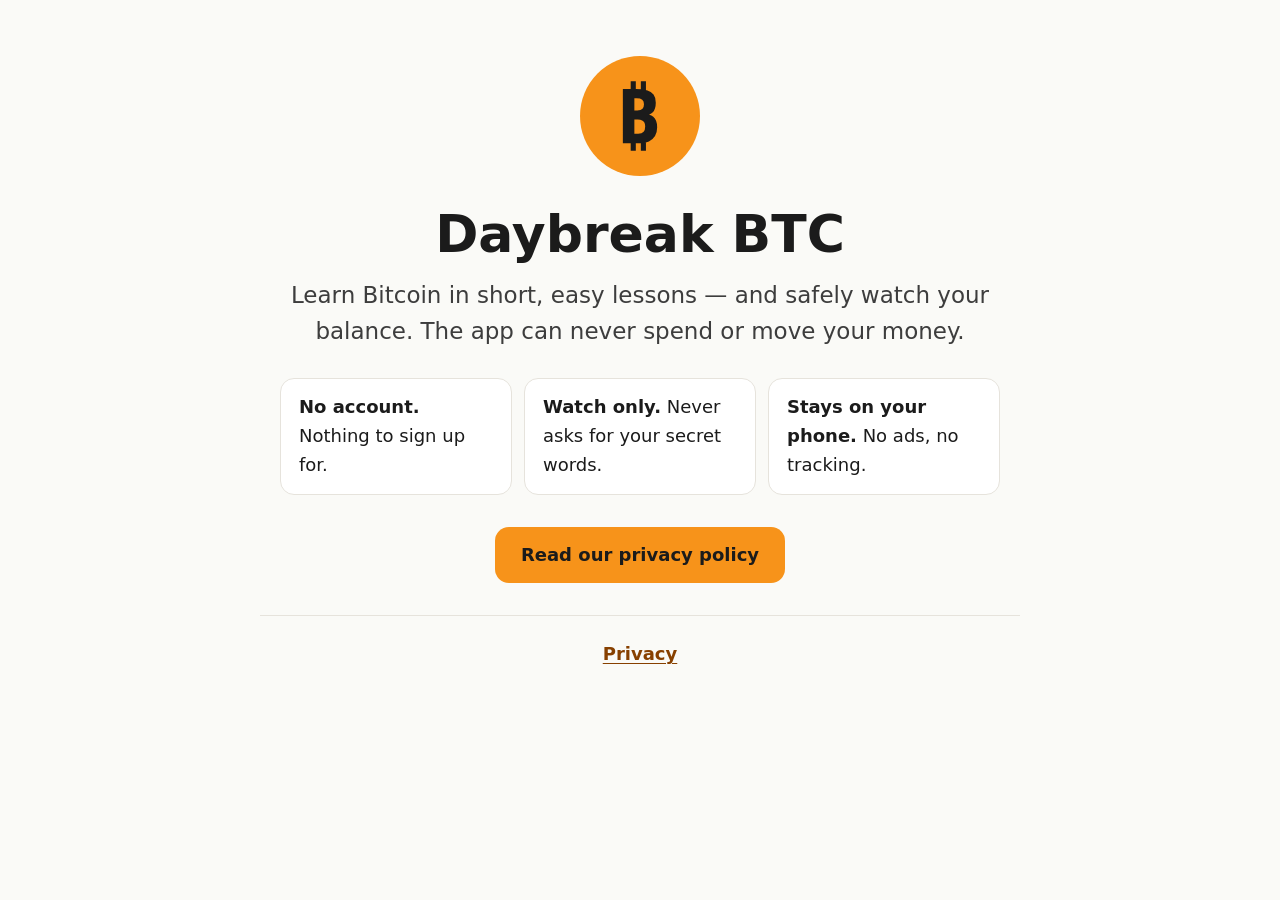
==== index.html @ e4b00b19 "Add daybreakbtc.com static site (landing + privacy policy) Public site-only repo: HTML/CSS, favicons" ====
<!doctype html>
<html lang="en">
<head>
<meta charset="utf-8">
<meta name="viewport" content="width=device-width, initial-scale=1">
<title>Daybreak BTC — learn Bitcoin, simply</title>
<meta name="description" content="Daybreak BTC teaches you Bitcoin in short, easy lessons and lets you watch your balance. It can never spend or move your money.">
<link rel="icon" href="favicon.ico" sizes="any">
<link rel="icon" href="logo.svg" type="image/svg+xml">
<link rel="apple-touch-icon" href="apple-touch-icon.png">
<link rel="stylesheet" href="styles.css">
</head>
<body>
<main class="hero">
  <img src="logo.svg" alt="Daybreak BTC logo" width="120" height="120">
  <h1>Daybreak BTC</h1>
  <p class="pitch">Learn Bitcoin in short, easy lessons — and safely watch your balance. The app can never spend or move your money.</p>
  <ul class="cards">
    <li><strong>No account.</strong> Nothing to sign up for.</li>
    <li><strong>Watch only.</strong> Never asks for your secret words.</li>
    <li><strong>Stays on your phone.</strong> No ads, no tracking.</li>
  </ul>
  <a class="button" href="privacy/">Read our privacy policy</a>
</main>
<footer class="foot"><a href="privacy/">Privacy</a></footer>
</body>
</html>
---- styles.css ----
/* Daybreak BTC site — colors from the app theme (src/theme/tokens.ts). No web fonts, no JS. */
:root {
  --brand: #F7931A;        /* Bitcoin orange: fills */
  --brand-text: #874000;   /* orange text on light backgrounds (AA) */
  --brand-soft: #FFF4E5;
  --brand-soft-strong: #FDE7C8;
  --bg: #FAFAF7;
  --card: #FFFFFF;
  --text: #1B1B1B;
  --muted: #3D3D3D;
  --border: #E6E3DC;
}
* { box-sizing: border-box; }
html { -webkit-text-size-adjust: 100%; }
body {
  margin: 0;
  background: var(--bg);
  color: var(--text);
  font: 18px/1.6 system-ui, -apple-system, "Segoe UI", Roboto, "Noto Sans", Helvetica, Arial, sans-serif;
}
a { color: var(--brand-text); font-weight: 600; text-underline-offset: 3px; }
a:focus-visible { outline: 3px solid var(--brand); outline-offset: 3px; border-radius: 4px; }

.bar { border-bottom: 1px solid var(--border); background: var(--card); }
.brand {
  display: flex; align-items: center; gap: 10px;
  max-width: 760px; margin: 0 auto; padding: 14px 20px;
  color: var(--text); text-decoration: none; font-weight: 800; font-size: 20px;
}

.hero { max-width: 760px; margin: 0 auto; padding: 56px 20px 32px; text-align: center; }
.hero img { width: 120px; height: 120px; }
.hero h1 { font-size: clamp(34px, 7vw, 52px); line-height: 1.15; margin: 20px 0 12px; }
.pitch { font-size: clamp(19px, 3.2vw, 23px); color: var(--muted); margin: 0 auto 28px; max-width: 34em; }
.cards { list-style: none; padding: 0; margin: 0 auto 32px; display: grid; gap: 12px; max-width: 760px; text-align: left; }
.cards li { background: var(--card); border: 1px solid var(--border); border-radius: 14px; padding: 14px 18px; }
.button {
  display: inline-block; background: var(--brand); color: var(--text);
  border-radius: 14px; padding: 14px 26px; text-decoration: none; font-weight: 800;
}
.button:hover { background: #e9850c; }

.doc { max-width: 760px; margin: 0 auto; padding: 28px 20px 40px; }
.doc h1 { font-size: clamp(30px, 6vw, 40px); line-height: 1.2; margin: 8px 0 16px; }
.doc h2 {
  font-size: 24px; margin: 36px 0 10px; padding-top: 16px; border-top: 1px solid var(--border);
}
.doc ul { padding-left: 1.3em; }
.doc li { margin: 6px 0; }
.draft {
  background: var(--brand-soft); border: 2px solid var(--brand); border-radius: 14px;
  padding: 4px 16px; margin: 0 0 20px;
}

.foot {
  max-width: 760px; margin: 0 auto; padding: 24px 20px 40px;
  color: var(--muted); border-top: 1px solid var(--border); text-align: center;
}
@media (min-width: 720px) {
  .cards { grid-template-columns: repeat(3, 1fr); }
}
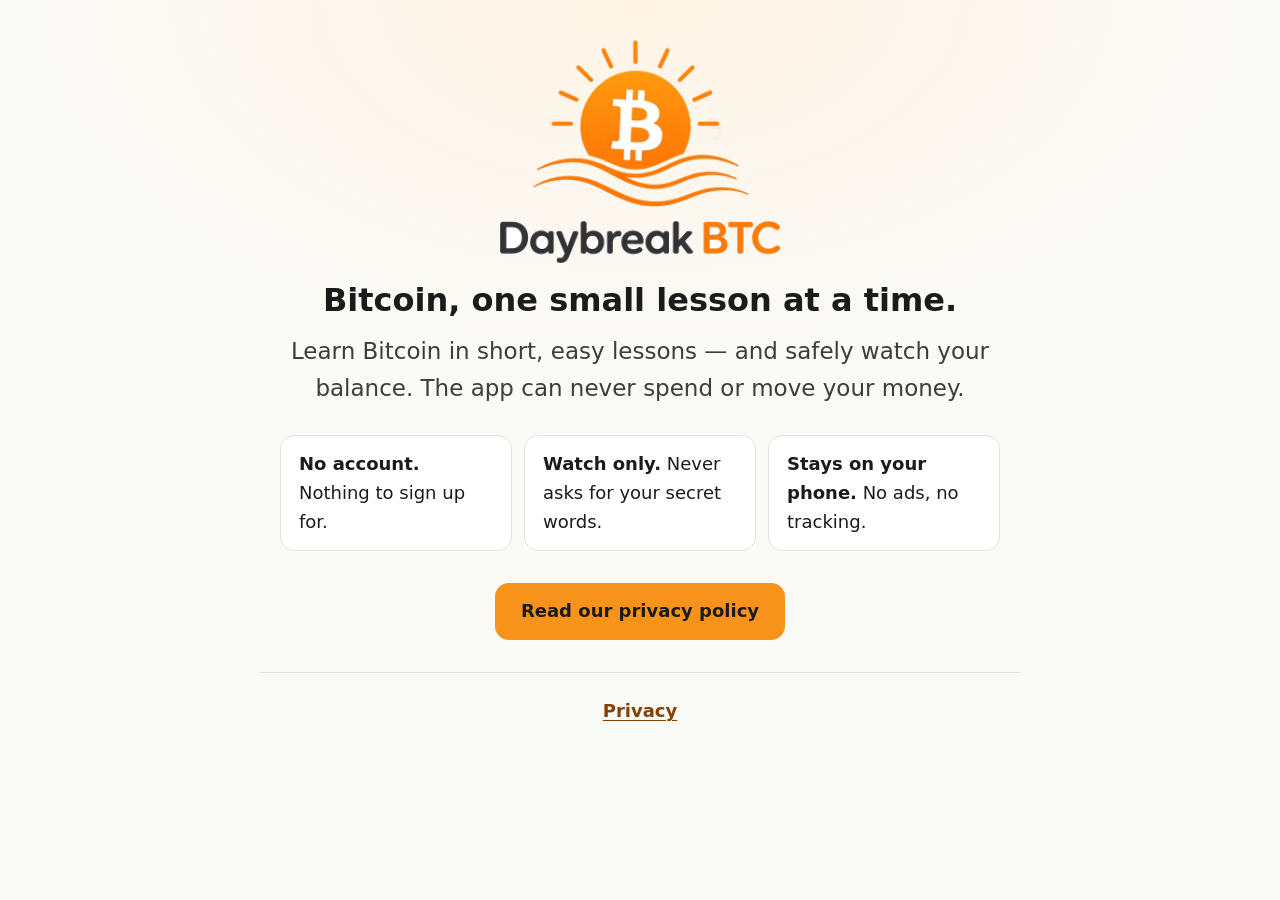
==== commit 2a2e06bc: "Daybreak logo replaces the ₿ circle; favicons from the mark Mirrors bitcoin-edu-app site/ at 7afc3ae" ====
--- a/index.html
+++ b/index.html
@@ -5,15 +5,17 @@
 <meta name="viewport" content="width=device-width, initial-scale=1">
 <title>Daybreak BTC — learn Bitcoin, simply</title>
 <meta name="description" content="Daybreak BTC teaches you Bitcoin in short, easy lessons and lets you watch your balance. It can never spend or move your money.">
-<link rel="icon" href="favicon.ico" sizes="any">
-<link rel="icon" href="logo.svg" type="image/svg+xml">
+<link rel="icon" href="favicon.ico" sizes="16x16 32x32 48x48">
+<link rel="icon" href="favicon-32.png" type="image/png" sizes="32x32">
+<link rel="icon" href="icon-192.png" type="image/png" sizes="192x192">
 <link rel="apple-touch-icon" href="apple-touch-icon.png">
+<meta name="theme-color" content="#FFF4E5">
 <link rel="stylesheet" href="styles.css">
 </head>
-<body>
+<body class="home">
 <main class="hero">
-  <img src="logo.svg" alt="Daybreak BTC logo" width="120" height="120">
-  <h1>Daybreak BTC</h1>
+  <h1 class="logo"><img src="logo.png" alt="Daybreak BTC" width="280" height="223"></h1>
+  <p class="tagline">Bitcoin, one small lesson at a time.</p>
   <p class="pitch">Learn Bitcoin in short, easy lessons — and safely watch your balance. The app can never spend or move your money.</p>
   <ul class="cards">
     <li><strong>No account.</strong> Nothing to sign up for.</li>
--- a/styles.css
+++ b/styles.css
@@ -28,9 +28,17 @@
   color: var(--text); text-decoration: none; font-weight: 800; font-size: 20px;
 }
 
-.hero { max-width: 760px; margin: 0 auto; padding: 56px 20px 32px; text-align: center; }
-.hero img { width: 120px; height: 120px; }
+.hero { max-width: 760px; margin: 0 auto; padding: 40px 20px 32px; text-align: center; }
+/* the logo sits on the same warm cream as its glow, fading into the page */
+body.home { background: radial-gradient(ellipse 900px 520px at 50% 0%, var(--brand-soft) 0%, var(--bg) 70%) no-repeat, var(--bg); }
+.brand img { width: 52px; height: 40px; }
+.brand .btc { color: var(--brand-text); }
+
+.hero h1.logo { margin: 0 0 18px; line-height: 0; }
+.hero h1.logo img { width: min(280px, 72vw); height: auto; }
+.hero .logo-sm { width: 180px; height: auto; }
 .hero h1 { font-size: clamp(34px, 7vw, 52px); line-height: 1.15; margin: 20px 0 12px; }
+.tagline { font-size: clamp(24px, 4.6vw, 32px); font-weight: 800; line-height: 1.2; margin: 0 0 14px; }
 .pitch { font-size: clamp(19px, 3.2vw, 23px); color: var(--muted); margin: 0 auto 28px; max-width: 34em; }
 .cards { list-style: none; padding: 0; margin: 0 auto 32px; display: grid; gap: 12px; max-width: 760px; text-align: left; }
 .cards li { background: var(--card); border: 1px solid var(--border); border-radius: 14px; padding: 14px 18px; }
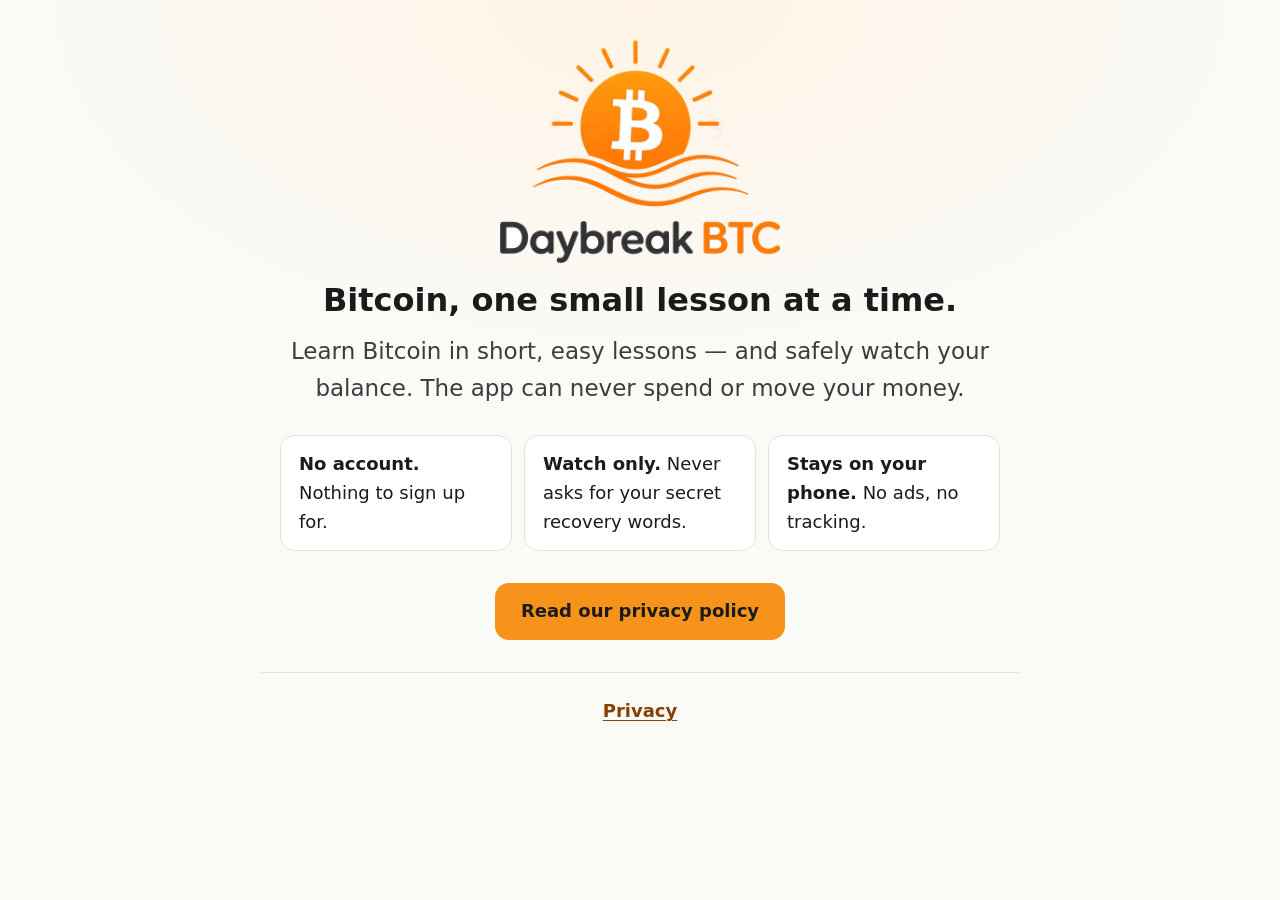
==== commit 891793c2: "Say 'secret recovery words' on the landing card and in the privacy policy Mirrors bitcoin-edu-app si" ====
--- a/index.html
+++ b/index.html
@@ -19,7 +19,7 @@
   <p class="pitch">Learn Bitcoin in short, easy lessons — and safely watch your balance. The app can never spend or move your money.</p>
   <ul class="cards">
     <li><strong>No account.</strong> Nothing to sign up for.</li>
-    <li><strong>Watch only.</strong> Never asks for your secret words.</li>
+    <li><strong>Watch only.</strong> Never asks for your secret recovery words.</li>
     <li><strong>Stays on your phone.</strong> No ads, no tracking.</li>
   </ul>
   <a class="button" href="privacy/">Read our privacy policy</a>
